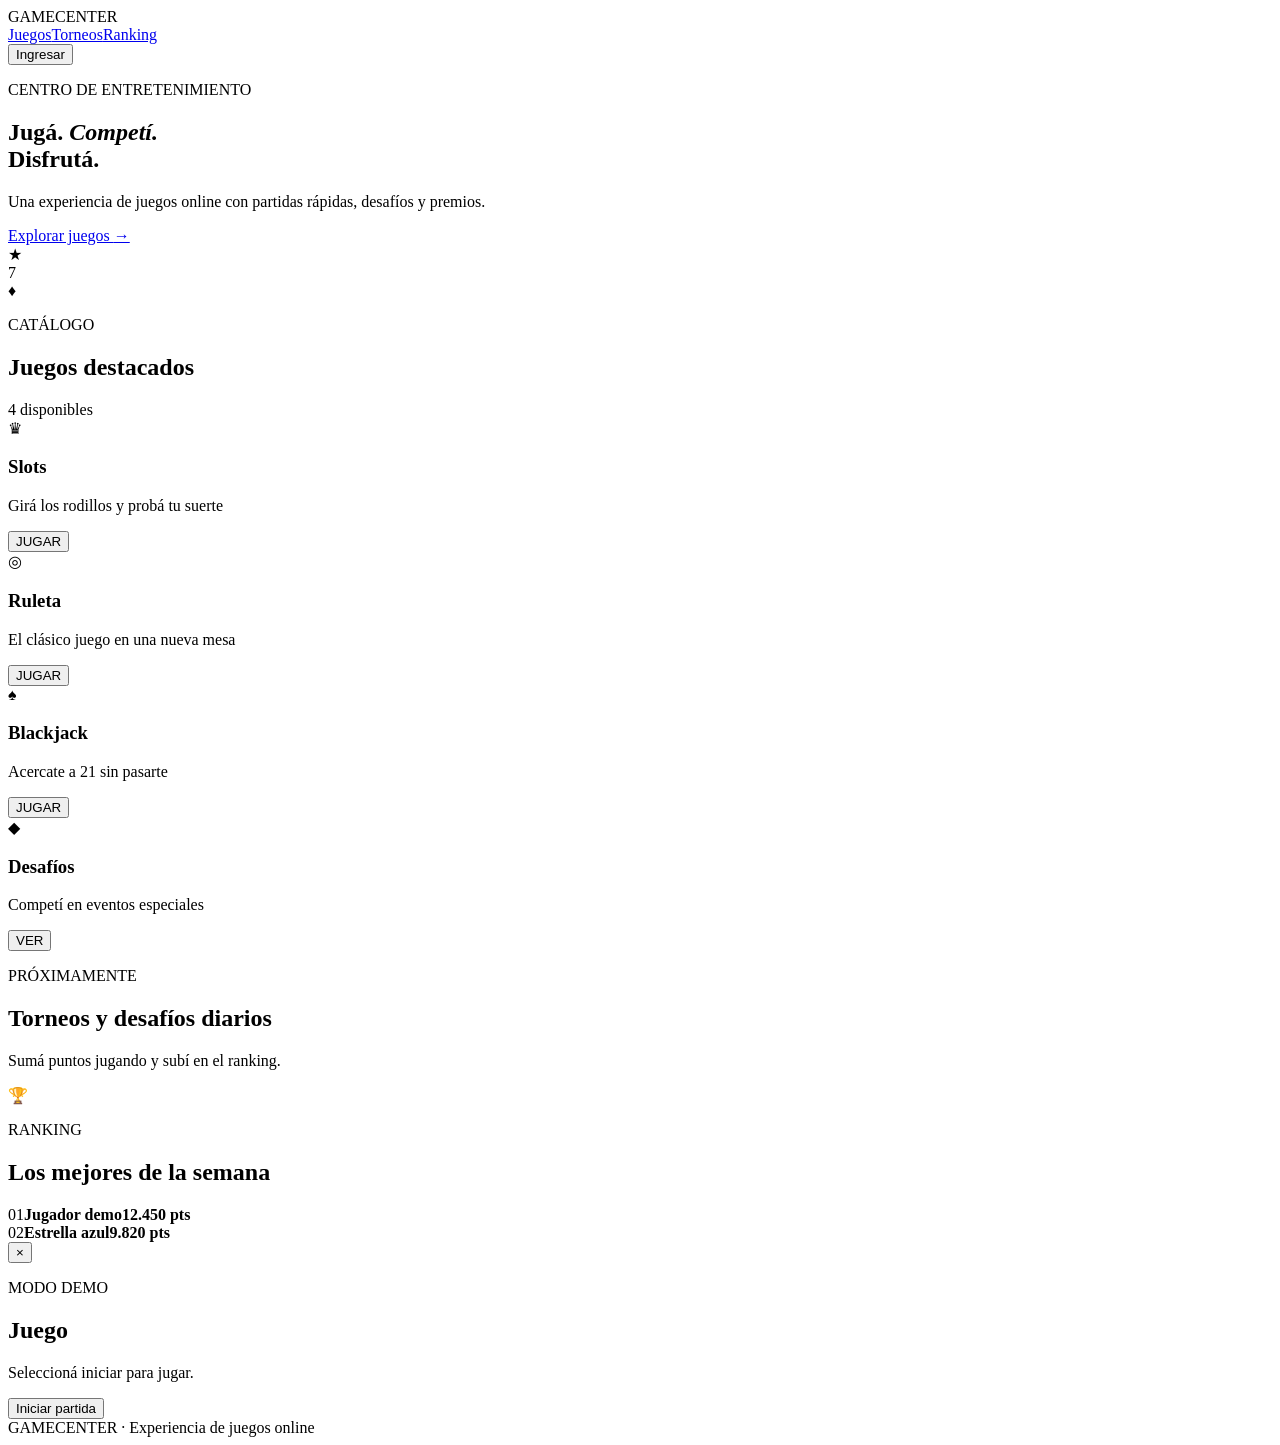
==== index.html @ 6563dca9 "Create initial Game Center prototype" ====
<!doctype html><html lang="es"><head><meta charset="UTF-8"><meta name="viewport" content="width=device-width,initial-scale=1"><title>Game Center</title><link rel="stylesheet" href="style.css"></head><body><header><div class="brand">GAME<span>CENTER</span></div><nav><a href="#juegos">Juegos</a><a href="#torneos">Torneos</a><a href="#ranking">Ranking</a></nav><button class="login">Ingresar</button></header><main><section class="hero"><div><p class="eyebrow">CENTRO DE ENTRETENIMIENTO</p><h1>Jugá. <em>Competí.</em><br>Disfrutá.</h1><p class="lead">Una experiencia de juegos online con partidas rápidas, desafíos y premios.</p><a class="cta" href="#juegos">Explorar juegos <b>→</b></a></div><div class="hero-art"><div class="orb">★</div><div class="chip chip-a">7</div><div class="chip chip-b">♦</div></div></section><section id="juegos" class="section"><div class="section-head"><div><p class="eyebrow">CATÁLOGO</p><h2>Juegos destacados</h2></div><span class="pill">4 disponibles</span></div><div class="games"><article class="game card-purple" onclick="openGame('Slots')"><div class="game-icon">♛</div><div><h3>Slots</h3><p>Girá los rodillos y probá tu suerte</p></div><button>JUGAR</button></article><article class="game card-blue" onclick="openGame('Ruleta')"><div class="game-icon">◎</div><div><h3>Ruleta</h3><p>El clásico juego en una nueva mesa</p></div><button>JUGAR</button></article><article class="game card-orange" onclick="openGame('Blackjack')"><div class="game-icon">♠</div><div><h3>Blackjack</h3><p>Acercate a 21 sin pasarte</p></div><button>JUGAR</button></article><article class="game card-green" onclick="openGame('Desafíos')"><div class="game-icon">◆</div><div><h3>Desafíos</h3><p>Competí en eventos especiales</p></div><button>VER</button></article></div></section><section id="torneos" class="strip"><div><p class="eyebrow">PRÓXIMAMENTE</p><h2>Torneos y desafíos diarios</h2><p>Sumá puntos jugando y subí en el ranking.</p></div><div class="trophy">🏆</div></section><section id="ranking" class="section mini"><p class="eyebrow">RANKING</p><h2>Los mejores de la semana</h2><div class="leader"><span>01</span><b>Jugador demo</b><strong>12.450 pts</strong></div><div class="leader"><span>02</span><b>Estrella azul</b><strong>9.820 pts</strong></div></section></main><div id="modal" class="modal"><div class="modal-box"><button class="close" onclick="closeGame()">×</button><p class="eyebrow">MODO DEMO</p><h2 id="modal-title">Juego</h2><div id="game-area"><p>Seleccioná iniciar para jugar.</p><button class="cta" onclick="playDemo()">Iniciar partida</button></div></div></div><footer>GAMECENTER · Experiencia de juegos online</footer><script src="app.js"></script></body></html>
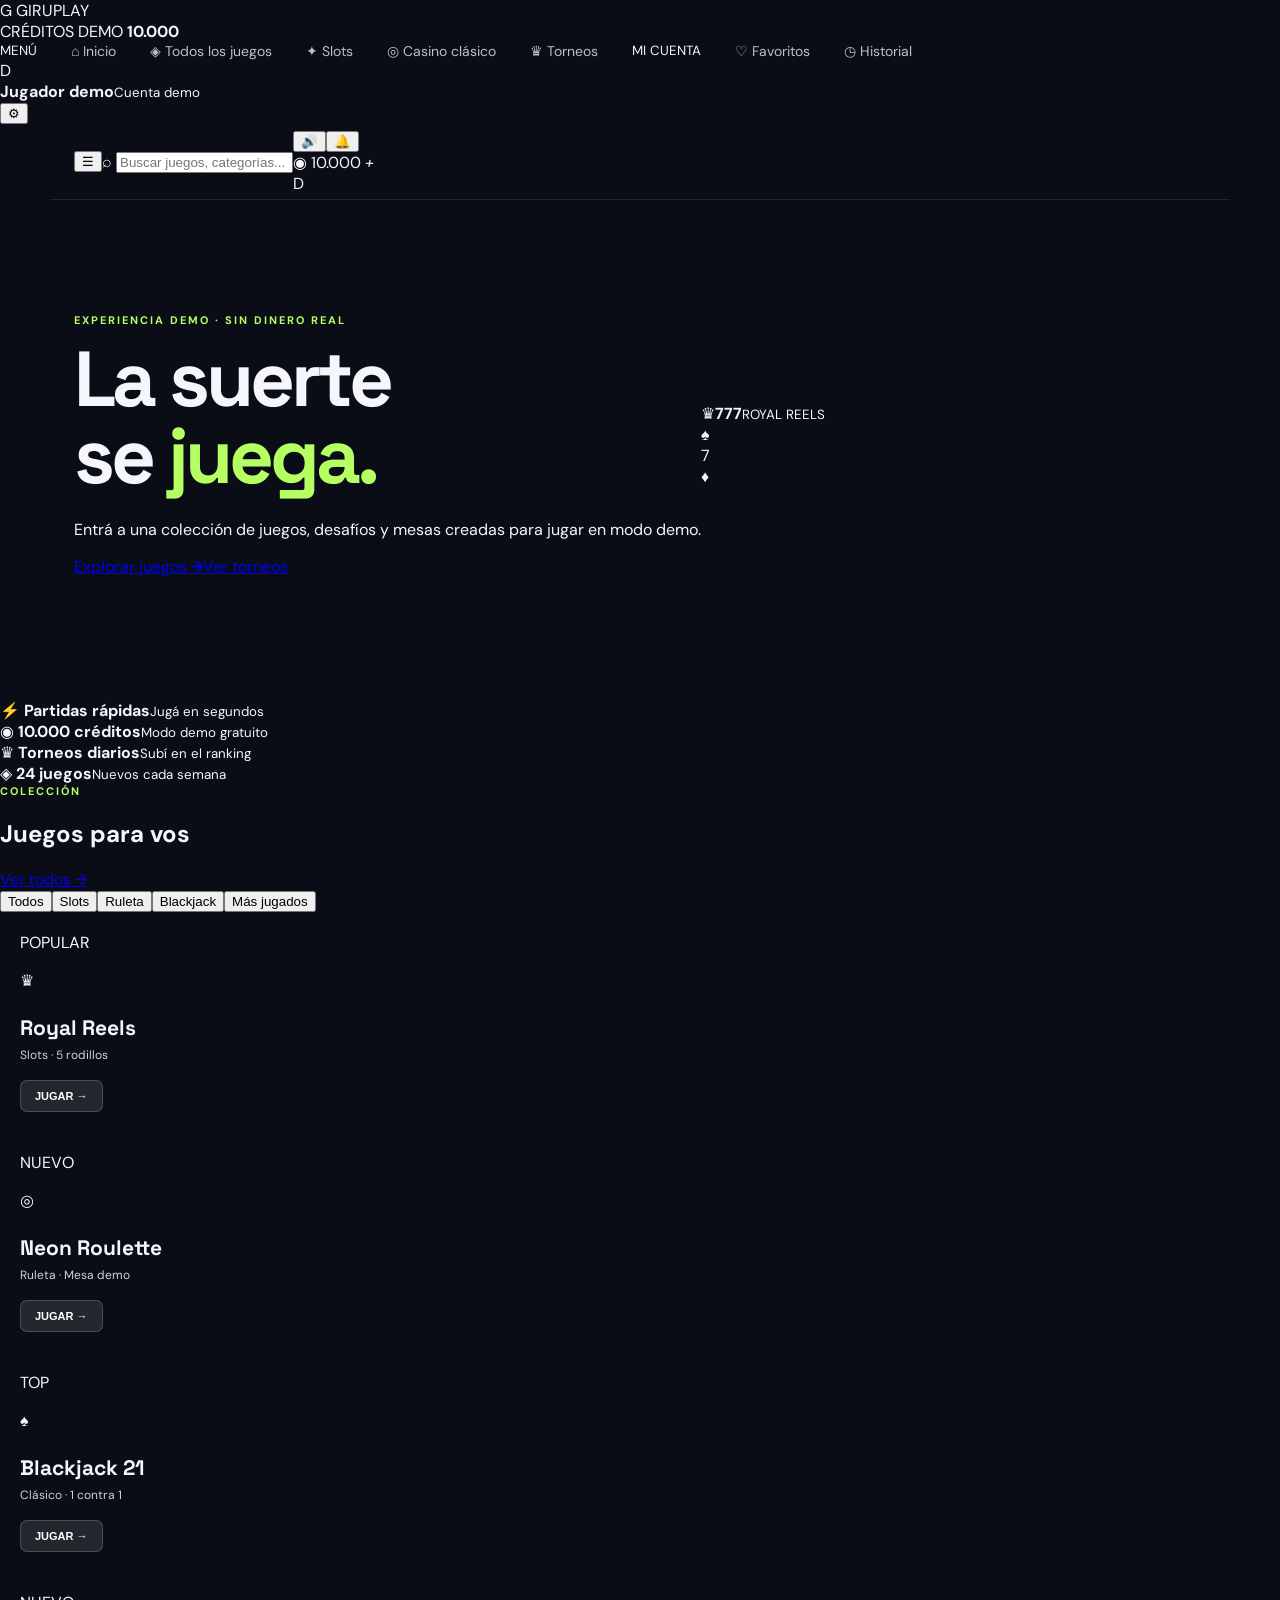
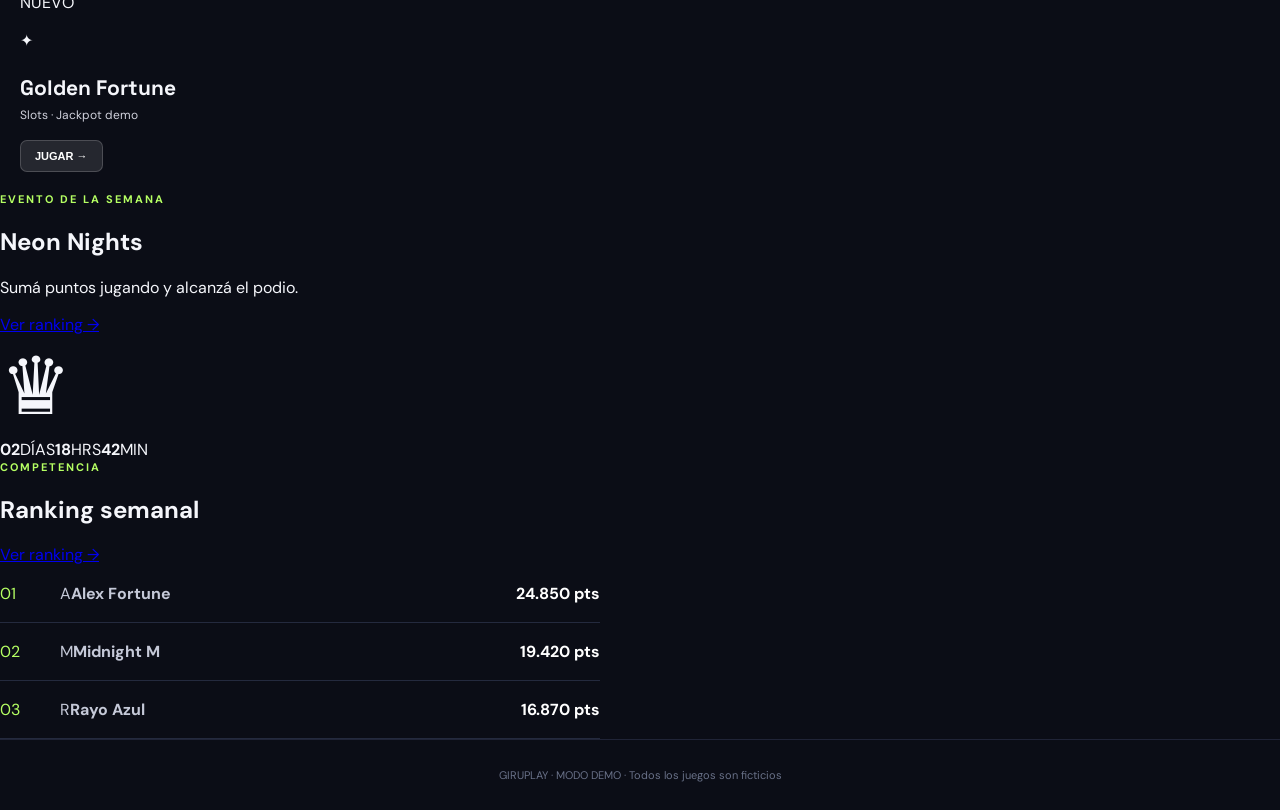
==== commit 09dea4e4: "Rebuild professional casino-style demo interface" ====
--- a/index.html
+++ b/index.html
@@ -1 +1 @@
-<!doctype html><html lang="es"><head><meta charset="UTF-8"><meta name="viewport" content="width=device-width,initial-scale=1"><title>Game Center</title><link rel="stylesheet" href="style.css"></head><body><header><div class="brand">GAME<span>CENTER</span></div><nav><a href="#juegos">Juegos</a><a href="#torneos">Torneos</a><a href="#ranking">Ranking</a></nav><button class="login">Ingresar</button></header><main><section class="hero"><div><p class="eyebrow">CENTRO DE ENTRETENIMIENTO</p><h1>Jugá. <em>Competí.</em><br>Disfrutá.</h1><p class="lead">Una experiencia de juegos online con partidas rápidas, desafíos y premios.</p><a class="cta" href="#juegos">Explorar juegos <b>→</b></a></div><div class="hero-art"><div class="orb">★</div><div class="chip chip-a">7</div><div class="chip chip-b">♦</div></div></section><section id="juegos" class="section"><div class="section-head"><div><p class="eyebrow">CATÁLOGO</p><h2>Juegos destacados</h2></div><span class="pill">4 disponibles</span></div><div class="games"><article class="game card-purple" onclick="openGame('Slots')"><div class="game-icon">♛</div><div><h3>Slots</h3><p>Girá los rodillos y probá tu suerte</p></div><button>JUGAR</button></article><article class="game card-blue" onclick="openGame('Ruleta')"><div class="game-icon">◎</div><div><h3>Ruleta</h3><p>El clásico juego en una nueva mesa</p></div><button>JUGAR</button></article><article class="game card-orange" onclick="openGame('Blackjack')"><div class="game-icon">♠</div><div><h3>Blackjack</h3><p>Acercate a 21 sin pasarte</p></div><button>JUGAR</button></article><article class="game card-green" onclick="openGame('Desafíos')"><div class="game-icon">◆</div><div><h3>Desafíos</h3><p>Competí en eventos especiales</p></div><button>VER</button></article></div></section><section id="torneos" class="strip"><div><p class="eyebrow">PRÓXIMAMENTE</p><h2>Torneos y desafíos diarios</h2><p>Sumá puntos jugando y subí en el ranking.</p></div><div class="trophy">🏆</div></section><section id="ranking" class="section mini"><p class="eyebrow">RANKING</p><h2>Los mejores de la semana</h2><div class="leader"><span>01</span><b>Jugador demo</b><strong>12.450 pts</strong></div><div class="leader"><span>02</span><b>Estrella azul</b><strong>9.820 pts</strong></div></section></main><div id="modal" class="modal"><div class="modal-box"><button class="close" onclick="closeGame()">×</button><p class="eyebrow">MODO DEMO</p><h2 id="modal-title">Juego</h2><div id="game-area"><p>Seleccioná iniciar para jugar.</p><button class="cta" onclick="playDemo()">Iniciar partida</button></div></div></div><footer>GAMECENTER · Experiencia de juegos online</footer><script src="app.js"></script></body></html>+<!doctype html><html lang="es"><head><meta charset="UTF-8"><meta name="viewport" content="width=device-width,initial-scale=1"><title>GIRU PLAY · Game Center</title><link rel="preconnect" href="https://fonts.googleapis.com"><link href="https://fonts.googleapis.com/css2?family=DM+Sans:wght@400;500;700&family=Space+Grotesk:wght@500;700&display=swap" rel="stylesheet"><link rel="stylesheet" href="style.css"></head><body><aside><div class="logo"><span>G</span> GIRU<span class="lime">PLAY</span></div><div class="demo-balance">CRÉDITOS DEMO <b>10.000</b></div><nav><small>MENÚ</small><a class="active" href="#inicio">⌂ <span>Inicio</span></a><a href="#catalogo">◈ <span>Todos los juegos</span></a><a href="#slots">✦ <span>Slots</span></a><a href="#casino">◎ <span>Casino clásico</span></a><a href="#torneos">♛ <span>Torneos</span></a><small>MI CUENTA</small><a href="#favoritos">♡ <span>Favoritos</span></a><a href="#historial">◷ <span>Historial</span></a></nav><div class="side-bottom"><div class="avatar">D</div><div><b>Jugador demo</b><small>Cuenta demo</small></div><button>⚙</button></div></aside><main><header><button class="menu">☰</button><div class="search">⌕ <input placeholder="Buscar juegos, categorías..."/></div><div class="top-actions"><button>🔊</button><button>🔔</button><div class="credit">◉ 10.000 <i>+</i></div><div class="avatar">D</div></div></header><section id="inicio" class="hero"><div class="hero-copy"><p class="eyebrow">EXPERIENCIA DEMO · SIN DINERO REAL</p><h1>La suerte<br>se <em>juega.</em></h1><p>Entrá a una colección de juegos, desafíos y mesas creadas para jugar en modo demo.</p><div><a class="btn primary" href="#catalogo">Explorar juegos <b>→</b></a><a class="btn ghost" href="#torneos">Ver torneos</a></div></div><div class="hero-visual"><div class="glow"></div><div class="card-art"><span>♛</span><b>777</b><small>ROYAL REELS</small></div><div class="floating f1">♠</div><div class="floating f2">7</div><div class="floating f3">♦</div></div></section><section class="quick"><div>⚡ <b>Partidas rápidas</b><small>Jugá en segundos</small></div><div>◉ <b>10.000 créditos</b><small>Modo demo gratuito</small></div><div>♛ <b>Torneos diarios</b><small>Subí en el ranking</small></div><div>◈ <b>24 juegos</b><small>Nuevos cada semana</small></div></section><section id="catalogo" class="content"><div class="section-title"><div><p class="eyebrow">COLECCIÓN</p><h2>Juegos para vos</h2></div><a href="#catalogo">Ver todos →</a></div><div class="tabs"><button class="selected">Todos</button><button>Slots</button><button>Ruleta</button><button>Blackjack</button><button>Más jugados</button></div><div class="grid"><article class="game g1" onclick="openGame('Royal Reels')"><div class="tag">POPULAR</div><div class="game-symbol">♛</div><div><h3>Royal Reels</h3><p>Slots · 5 rodillos</p></div><button>JUGAR <b>→</b></button></article><article class="game g2" onclick="openGame('Neon Roulette')"><div class="tag new">NUEVO</div><div class="game-symbol">◎</div><div><h3>Neon Roulette</h3><p>Ruleta · Mesa demo</p></div><button>JUGAR <b>→</b></button></article><article class="game g3" onclick="openGame('Blackjack 21')"><div class="tag">TOP</div><div class="game-symbol">♠</div><div><h3>Blackjack 21</h3><p>Clásico · 1 contra 1</p></div><button>JUGAR <b>→</b></button></article><article class="game g4" onclick="openGame('Golden Fortune')"><div class="tag new">NUEVO</div><div class="game-symbol">✦</div><div><h3>Golden Fortune</h3><p>Slots · Jackpot demo</p></div><button>JUGAR <b>→</b></button></article></div></section><section id="torneos" class="tournament"><div><p class="eyebrow">EVENTO DE LA SEMANA</p><h2>Neon Nights</h2><p>Sumá puntos jugando y alcanzá el podio.</p><a class="btn primary" href="#ranking">Ver ranking →</a></div><div class="trophy">♛</div><div class="timer"><b>02</b><span>DÍAS</span><b>18</b><span>HRS</span><b>42</b><span>MIN</span></div></section><section id="ranking" class="content ranking"><div class="section-title"><div><p class="eyebrow">COMPETENCIA</p><h2>Ranking semanal</h2></div><a href="#ranking">Ver ranking →</a></div><div class="leader"><span>01</span><div class="avatar gold">A</div><b>Alex Fortune</b><strong>24.850 pts</strong></div><div class="leader"><span>02</span><div class="avatar violet">M</div><b>Midnight M</b><strong>19.420 pts</strong></div><div class="leader"><span>03</span><div class="avatar blue">R</div><b>Rayo Azul</b><strong>16.870 pts</strong></div></section><footer>GIRUPLAY · MODO DEMO · Todos los juegos son ficticios</footer></main><div id="modal" class="modal"><div class="modal-box"><button class="close" onclick="closeGame()">×</button><p class="eyebrow">MODO DEMO</p><h2 id="modal-title">Juego</h2><div id="game-area"></div></div></div><script src="app.js"></script></body></html>
--- a/style.css
+++ b/style.css
@@ -0,0 +1 @@
+@import url('https://fonts.googleapis.com/css2?family=DM+Sans:wght@400;500;700&family=Space+Grotesk:wght@500;700&display=swap');:root{--bg:#0b0d16;--panel:#141827;--text:#f5f6fb;--muted:#9da3b8;--accent:#b5ff63}*{box-sizing:border-box}html{scroll-behavior:smooth}body{margin:0;background:var(--bg);color:var(--text);font-family:'DM Sans',sans-serif}header{height:76px;display:flex;align-items:center;max-width:1180px;margin:auto;padding:0 24px;border-bottom:1px solid #202437}.brand{font:700 21px 'Space Grotesk';letter-spacing:2px;margin-right:auto}.brand span{color:var(--accent)}nav{display:flex;gap:34px;margin-right:35px}nav a{color:#b9bfd2;text-decoration:none;font-size:14px}.login{background:transparent;color:white;border:1px solid #394057;border-radius:9px;padding:11px 21px;font-weight:700}.hero{max-width:1180px;margin:auto;padding:90px 24px 100px;display:flex;min-height:500px;align-items:center}.eyebrow{color:var(--accent);font-size:11px;font-weight:700;letter-spacing:2px;margin:0 0 14px}.hero h1{font:700 clamp(45px,7vw,78px)/.98 'Space Grotesk';letter-spacing:-4px;margin:0 0 25px}.hero h1 em{font-style:normal;color:var(--accent)}.lead{color:var(--muted);font-size:17px;max-width:440px;line-height:1.6}.cta{display:inline-flex;gap:20px;align-items:center;background:var(--accent);color:#10150b;text-decoration:none;font-weight:700;border:0;border-radius:9px;padding:15px 20px;margin-top:18px;cursor:pointer}.hero-art{margin-left:auto;width:410px;height:310px;position:relative;background:radial-gradient(circle,#262d5c 0,#11162c 42%,transparent 70%)}.orb{position:absolute;top:54px;left:135px;width:150px;height:150px;border-radius:50%;display:grid;place-items:center;color:var(--accent);font-size:64px;background:linear-gradient(145deg,#273574,#11152a);box-shadow:0 0 80px #263f9b;transform:rotate(15deg)}.chip{position:absolute;border-radius:50%;width:72px;height:72px;display:grid;place-items:center;font-size:27px;font-weight:bold}.chip-a{right:20px;top:25px;background:#f16a92;color:#571633;transform:rotate(20deg)}.chip-b{left:40px;bottom:20px;background:#6ce0de;color:#143c46;transform:rotate(-20deg)}.section{max-width:1180px;margin:auto;padding:40px 24px 75px}.section-head{display:flex;align-items:end;justify-content:space-between;margin-bottom:24px}.section h2,.strip h2{font:700 30px 'Space Grotesk';margin:0}.pill{border:1px solid #333b54;border-radius:20px;padding:8px 14px;color:#b8c0d9;font-size:12px}.games{display:grid;grid-template-columns:repeat(4,1fr);gap:16px}.game{min-height:220px;border-radius:16px;padding:20px;display:flex;flex-direction:column;justify-content:space-between;cursor:pointer;transition:.2s}.game:hover{transform:translateY(-5px)}.card-purple{background:linear-gradient(150deg,#3e2776,#1a1835)}.card-blue{background:linear-gradient(150deg,#174d78,#15243d)}.card-orange{background:linear-gradient(150deg,#80512a,#32201d)}.card-green{background:linear-gradient(150deg,#2f684d,#172f31)}.game-icon{font-size:45px;color:#fff}.game h3{margin:6px 0;font:700 21px 'Space Grotesk'}.game p{color:#d0d1dc;font-size:12px;margin:0}.game button{align-self:flex-start;background:#ffffff1c;border:1px solid #ffffff2d;color:white;border-radius:7px;padding:9px 14px;font-size:11px;font-weight:bold}.strip{max-width:1132px;margin:0 auto 70px;background:linear-gradient(100deg,#1e2648,#151c31);border-radius:18px;padding:38px 46px;display:flex;justify-content:space-between;align-items:center}.strip p:not(.eyebrow){color:var(--muted)}.trophy{font-size:80px}.mini{padding-top:20px}.leader{display:flex;max-width:600px;border-bottom:1px solid #242a3e;padding:18px 0;color:#c5c9d8}.leader span{color:var(--accent);width:60px}.leader b{margin-right:auto}.leader strong{color:white}footer{border-top:1px solid #202437;color:#697188;text-align:center;padding:28px;font-size:11px}.modal{display:none;position:fixed;inset:0;background:#05060bcc;place-items:center;padding:20px}.modal.open{display:grid}.modal-box{background:#171c2c;border:1px solid #353e5e;border-radius:18px;padding:35px;min-width:min(430px,100%);position:relative;text-align:center}.modal-box h2{font:700 35px 'Space Grotesk'}.close{position:absolute;right:18px;top:14px;background:none;border:0;color:#aaa;font-size:26px;cursor:pointer}@media(max-width:750px){nav{display:none}.hero{padding-top:55px;display:block}.hero-art{width:100%;margin-top:40px}.games{grid-template-columns:repeat(2,1fr)}.strip{margin:0 24px 50px;padding:28px}.trophy{font-size:50px}}
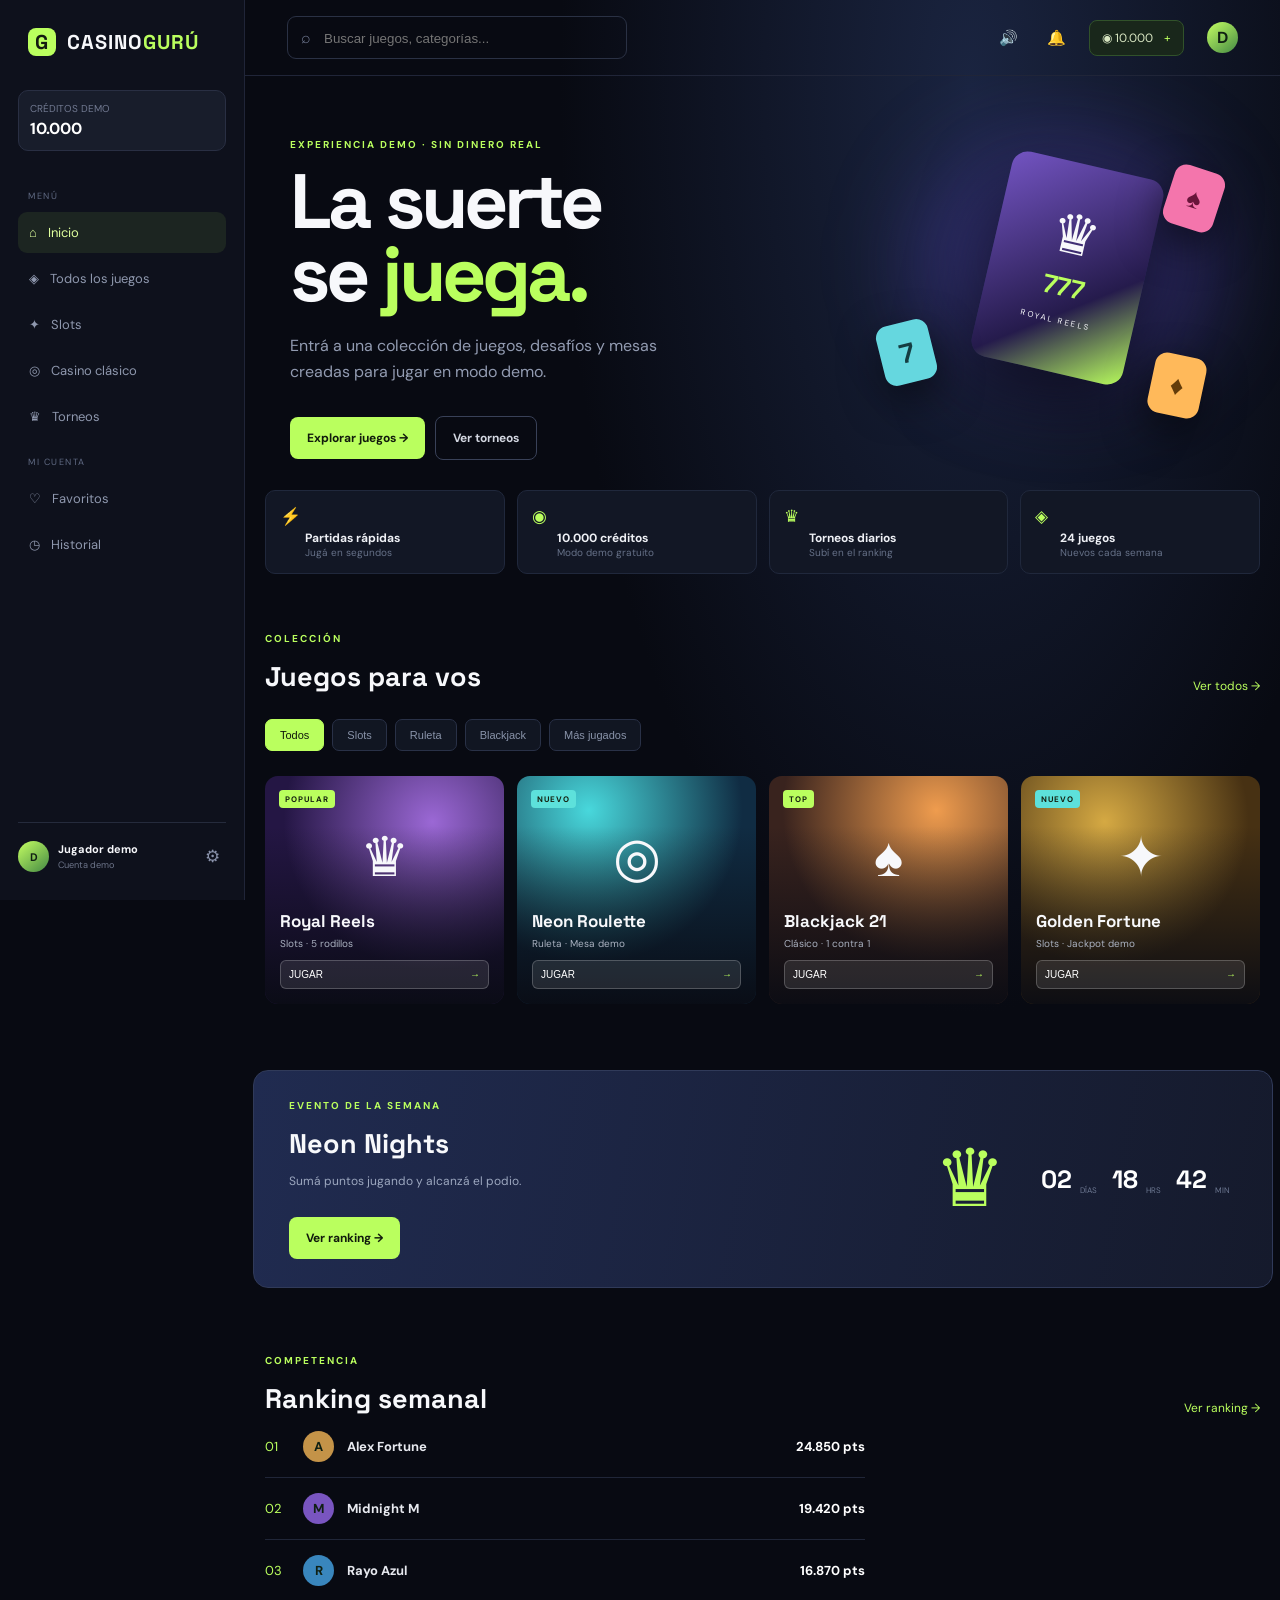
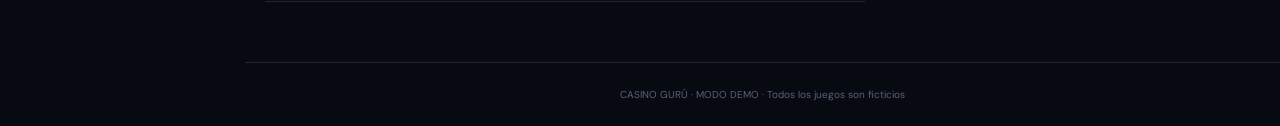
==== commit 9973d2da: "Correct branding to Casino Guru" ====
--- a/index.html
+++ b/index.html
@@ -1 +1 @@
-<!doctype html><html lang="es"><head><meta charset="UTF-8"><meta name="viewport" content="width=device-width,initial-scale=1"><title>GIRU PLAY · Game Center</title><link rel="preconnect" href="https://fonts.googleapis.com"><link href="https://fonts.googleapis.com/css2?family=DM+Sans:wght@400;500;700&family=Space+Grotesk:wght@500;700&display=swap" rel="stylesheet"><link rel="stylesheet" href="style.css"></head><body><aside><div class="logo"><span>G</span> GIRU<span class="lime">PLAY</span></div><div class="demo-balance">CRÉDITOS DEMO <b>10.000</b></div><nav><small>MENÚ</small><a class="active" href="#inicio">⌂ <span>Inicio</span></a><a href="#catalogo">◈ <span>Todos los juegos</span></a><a href="#slots">✦ <span>Slots</span></a><a href="#casino">◎ <span>Casino clásico</span></a><a href="#torneos">♛ <span>Torneos</span></a><small>MI CUENTA</small><a href="#favoritos">♡ <span>Favoritos</span></a><a href="#historial">◷ <span>Historial</span></a></nav><div class="side-bottom"><div class="avatar">D</div><div><b>Jugador demo</b><small>Cuenta demo</small></div><button>⚙</button></div></aside><main><header><button class="menu">☰</button><div class="search">⌕ <input placeholder="Buscar juegos, categorías..."/></div><div class="top-actions"><button>🔊</button><button>🔔</button><div class="credit">◉ 10.000 <i>+</i></div><div class="avatar">D</div></div></header><section id="inicio" class="hero"><div class="hero-copy"><p class="eyebrow">EXPERIENCIA DEMO · SIN DINERO REAL</p><h1>La suerte<br>se <em>juega.</em></h1><p>Entrá a una colección de juegos, desafíos y mesas creadas para jugar en modo demo.</p><div><a class="btn primary" href="#catalogo">Explorar juegos <b>→</b></a><a class="btn ghost" href="#torneos">Ver torneos</a></div></div><div class="hero-visual"><div class="glow"></div><div class="card-art"><span>♛</span><b>777</b><small>ROYAL REELS</small></div><div class="floating f1">♠</div><div class="floating f2">7</div><div class="floating f3">♦</div></div></section><section class="quick"><div>⚡ <b>Partidas rápidas</b><small>Jugá en segundos</small></div><div>◉ <b>10.000 créditos</b><small>Modo demo gratuito</small></div><div>♛ <b>Torneos diarios</b><small>Subí en el ranking</small></div><div>◈ <b>24 juegos</b><small>Nuevos cada semana</small></div></section><section id="catalogo" class="content"><div class="section-title"><div><p class="eyebrow">COLECCIÓN</p><h2>Juegos para vos</h2></div><a href="#catalogo">Ver todos →</a></div><div class="tabs"><button class="selected">Todos</button><button>Slots</button><button>Ruleta</button><button>Blackjack</button><button>Más jugados</button></div><div class="grid"><article class="game g1" onclick="openGame('Royal Reels')"><div class="tag">POPULAR</div><div class="game-symbol">♛</div><div><h3>Royal Reels</h3><p>Slots · 5 rodillos</p></div><button>JUGAR <b>→</b></button></article><article class="game g2" onclick="openGame('Neon Roulette')"><div class="tag new">NUEVO</div><div class="game-symbol">◎</div><div><h3>Neon Roulette</h3><p>Ruleta · Mesa demo</p></div><button>JUGAR <b>→</b></button></article><article class="game g3" onclick="openGame('Blackjack 21')"><div class="tag">TOP</div><div class="game-symbol">♠</div><div><h3>Blackjack 21</h3><p>Clásico · 1 contra 1</p></div><button>JUGAR <b>→</b></button></article><article class="game g4" onclick="openGame('Golden Fortune')"><div class="tag new">NUEVO</div><div class="game-symbol">✦</div><div><h3>Golden Fortune</h3><p>Slots · Jackpot demo</p></div><button>JUGAR <b>→</b></button></article></div></section><section id="torneos" class="tournament"><div><p class="eyebrow">EVENTO DE LA SEMANA</p><h2>Neon Nights</h2><p>Sumá puntos jugando y alcanzá el podio.</p><a class="btn primary" href="#ranking">Ver ranking →</a></div><div class="trophy">♛</div><div class="timer"><b>02</b><span>DÍAS</span><b>18</b><span>HRS</span><b>42</b><span>MIN</span></div></section><section id="ranking" class="content ranking"><div class="section-title"><div><p class="eyebrow">COMPETENCIA</p><h2>Ranking semanal</h2></div><a href="#ranking">Ver ranking →</a></div><div class="leader"><span>01</span><div class="avatar gold">A</div><b>Alex Fortune</b><strong>24.850 pts</strong></div><div class="leader"><span>02</span><div class="avatar violet">M</div><b>Midnight M</b><strong>19.420 pts</strong></div><div class="leader"><span>03</span><div class="avatar blue">R</div><b>Rayo Azul</b><strong>16.870 pts</strong></div></section><footer>GIRUPLAY · MODO DEMO · Todos los juegos son ficticios</footer></main><div id="modal" class="modal"><div class="modal-box"><button class="close" onclick="closeGame()">×</button><p class="eyebrow">MODO DEMO</p><h2 id="modal-title">Juego</h2><div id="game-area"></div></div></div><script src="app.js"></script></body></html>+<!doctype html><html lang="es"><head><meta charset="UTF-8"><meta name="viewport" content="width=device-width,initial-scale=1"><title>CASINO GURÚ · Game Center</title><link rel="preconnect" href="https://fonts.googleapis.com"><link href="https://fonts.googleapis.com/css2?family=DM+Sans:wght@400;500;700&family=Space+Grotesk:wght@500;700&display=swap" rel="stylesheet"><link rel="stylesheet" href="style.css"></head><body><aside><div class="logo"><span>G</span> CASINO<span class="lime">GURÚ</span></div><div class="demo-balance">CRÉDITOS DEMO <b>10.000</b></div><nav><small>MENÚ</small><a class="active" href="#inicio">⌂ <span>Inicio</span></a><a href="#catalogo">◈ <span>Todos los juegos</span></a><a href="#slots">✦ <span>Slots</span></a><a href="#casino">◎ <span>Casino clásico</span></a><a href="#torneos">♛ <span>Torneos</span></a><small>MI CUENTA</small><a href="#favoritos">♡ <span>Favoritos</span></a><a href="#historial">◷ <span>Historial</span></a></nav><div class="side-bottom"><div class="avatar">D</div><div><b>Jugador demo</b><small>Cuenta demo</small></div><button>⚙</button></div></aside><main><header><button class="menu">☰</button><div class="search">⌕ <input placeholder="Buscar juegos, categorías..."/></div><div class="top-actions"><button>🔊</button><button>🔔</button><div class="credit">◉ 10.000 <i>+</i></div><div class="avatar">D</div></div></header><section id="inicio" class="hero"><div class="hero-copy"><p class="eyebrow">EXPERIENCIA DEMO · SIN DINERO REAL</p><h1>La suerte<br>se <em>juega.</em></h1><p>Entrá a una colección de juegos, desafíos y mesas creadas para jugar en modo demo.</p><div><a class="btn primary" href="#catalogo">Explorar juegos <b>→</b></a><a class="btn ghost" href="#torneos">Ver torneos</a></div></div><div class="hero-visual"><div class="glow"></div><div class="card-art"><span>♛</span><b>777</b><small>ROYAL REELS</small></div><div class="floating f1">♠</div><div class="floating f2">7</div><div class="floating f3">♦</div></div></section><section class="quick"><div>⚡ <b>Partidas rápidas</b><small>Jugá en segundos</small></div><div>◉ <b>10.000 créditos</b><small>Modo demo gratuito</small></div><div>♛ <b>Torneos diarios</b><small>Subí en el ranking</small></div><div>◈ <b>24 juegos</b><small>Nuevos cada semana</small></div></section><section id="catalogo" class="content"><div class="section-title"><div><p class="eyebrow">COLECCIÓN</p><h2>Juegos para vos</h2></div><a href="#catalogo">Ver todos →</a></div><div class="tabs"><button class="selected">Todos</button><button>Slots</button><button>Ruleta</button><button>Blackjack</button><button>Más jugados</button></div><div class="grid"><article class="game g1" onclick="openGame('Royal Reels')"><div class="tag">POPULAR</div><div class="game-symbol">♛</div><div><h3>Royal Reels</h3><p>Slots · 5 rodillos</p></div><button>JUGAR <b>→</b></button></article><article class="game g2" onclick="openGame('Neon Roulette')"><div class="tag new">NUEVO</div><div class="game-symbol">◎</div><div><h3>Neon Roulette</h3><p>Ruleta · Mesa demo</p></div><button>JUGAR <b>→</b></button></article><article class="game g3" onclick="openGame('Blackjack 21')"><div class="tag">TOP</div><div class="game-symbol">♠</div><div><h3>Blackjack 21</h3><p>Clásico · 1 contra 1</p></div><button>JUGAR <b>→</b></button></article><article class="game g4" onclick="openGame('Golden Fortune')"><div class="tag new">NUEVO</div><div class="game-symbol">✦</div><div><h3>Golden Fortune</h3><p>Slots · Jackpot demo</p></div><button>JUGAR <b>→</b></button></article></div></section><section id="torneos" class="tournament"><div><p class="eyebrow">EVENTO DE LA SEMANA</p><h2>Neon Nights</h2><p>Sumá puntos jugando y alcanzá el podio.</p><a class="btn primary" href="#ranking">Ver ranking →</a></div><div class="trophy">♛</div><div class="timer"><b>02</b><span>DÍAS</span><b>18</b><span>HRS</span><b>42</b><span>MIN</span></div></section><section id="ranking" class="content ranking"><div class="section-title"><div><p class="eyebrow">COMPETENCIA</p><h2>Ranking semanal</h2></div><a href="#ranking">Ver ranking →</a></div><div class="leader"><span>01</span><div class="avatar gold">A</div><b>Alex Fortune</b><strong>24.850 pts</strong></div><div class="leader"><span>02</span><div class="avatar violet">M</div><b>Midnight M</b><strong>19.420 pts</strong></div><div class="leader"><span>03</span><div class="avatar blue">R</div><b>Rayo Azul</b><strong>16.870 pts</strong></div></section><footer>CASINO GURÚ · MODO DEMO · Todos los juegos son ficticios</footer></main><div id="modal" class="modal"><div class="modal-box"><button class="close" onclick="closeGame()">×</button><p class="eyebrow">MODO DEMO</p><h2 id="modal-title">Juego</h2><div id="game-area"></div></div></div><script src="app.js"></script></body></html>
--- a/style.css
+++ b/style.css
@@ -1 +1 @@
-@import url('https://fonts.googleapis.com/css2?family=DM+Sans:wght@400;500;700&family=Space+Grotesk:wght@500;700&display=swap');:root{--bg:#0b0d16;--panel:#141827;--text:#f5f6fb;--muted:#9da3b8;--accent:#b5ff63}*{box-sizing:border-box}html{scroll-behavior:smooth}body{margin:0;background:var(--bg);color:var(--text);font-family:'DM Sans',sans-serif}header{height:76px;display:flex;align-items:center;max-width:1180px;margin:auto;padding:0 24px;border-bottom:1px solid #202437}.brand{font:700 21px 'Space Grotesk';letter-spacing:2px;margin-right:auto}.brand span{color:var(--accent)}nav{display:flex;gap:34px;margin-right:35px}nav a{color:#b9bfd2;text-decoration:none;font-size:14px}.login{background:transparent;color:white;border:1px solid #394057;border-radius:9px;padding:11px 21px;font-weight:700}.hero{max-width:1180px;margin:auto;padding:90px 24px 100px;display:flex;min-height:500px;align-items:center}.eyebrow{color:var(--accent);font-size:11px;font-weight:700;letter-spacing:2px;margin:0 0 14px}.hero h1{font:700 clamp(45px,7vw,78px)/.98 'Space Grotesk';letter-spacing:-4px;margin:0 0 25px}.hero h1 em{font-style:normal;color:var(--accent)}.lead{color:var(--muted);font-size:17px;max-width:440px;line-height:1.6}.cta{display:inline-flex;gap:20px;align-items:center;background:var(--accent);color:#10150b;text-decoration:none;font-weight:700;border:0;border-radius:9px;padding:15px 20px;margin-top:18px;cursor:pointer}.hero-art{margin-left:auto;width:410px;height:310px;position:relative;background:radial-gradient(circle,#262d5c 0,#11162c 42%,transparent 70%)}.orb{position:absolute;top:54px;left:135px;width:150px;height:150px;border-radius:50%;display:grid;place-items:center;color:var(--accent);font-size:64px;background:linear-gradient(145deg,#273574,#11152a);box-shadow:0 0 80px #263f9b;transform:rotate(15deg)}.chip{position:absolute;border-radius:50%;width:72px;height:72px;display:grid;place-items:center;font-size:27px;font-weight:bold}.chip-a{right:20px;top:25px;background:#f16a92;color:#571633;transform:rotate(20deg)}.chip-b{left:40px;bottom:20px;background:#6ce0de;color:#143c46;transform:rotate(-20deg)}.section{max-width:1180px;margin:auto;padding:40px 24px 75px}.section-head{display:flex;align-items:end;justify-content:space-between;margin-bottom:24px}.section h2,.strip h2{font:700 30px 'Space Grotesk';margin:0}.pill{border:1px solid #333b54;border-radius:20px;padding:8px 14px;color:#b8c0d9;font-size:12px}.games{display:grid;grid-template-columns:repeat(4,1fr);gap:16px}.game{min-height:220px;border-radius:16px;padding:20px;display:flex;flex-direction:column;justify-content:space-between;cursor:pointer;transition:.2s}.game:hover{transform:translateY(-5px)}.card-purple{background:linear-gradient(150deg,#3e2776,#1a1835)}.card-blue{background:linear-gradient(150deg,#174d78,#15243d)}.card-orange{background:linear-gradient(150deg,#80512a,#32201d)}.card-green{background:linear-gradient(150deg,#2f684d,#172f31)}.game-icon{font-size:45px;color:#fff}.game h3{margin:6px 0;font:700 21px 'Space Grotesk'}.game p{color:#d0d1dc;font-size:12px;margin:0}.game button{align-self:flex-start;background:#ffffff1c;border:1px solid #ffffff2d;color:white;border-radius:7px;padding:9px 14px;font-size:11px;font-weight:bold}.strip{max-width:1132px;margin:0 auto 70px;background:linear-gradient(100deg,#1e2648,#151c31);border-radius:18px;padding:38px 46px;display:flex;justify-content:space-between;align-items:center}.strip p:not(.eyebrow){color:var(--muted)}.trophy{font-size:80px}.mini{padding-top:20px}.leader{display:flex;max-width:600px;border-bottom:1px solid #242a3e;padding:18px 0;color:#c5c9d8}.leader span{color:var(--accent);width:60px}.leader b{margin-right:auto}.leader strong{color:white}footer{border-top:1px solid #202437;color:#697188;text-align:center;padding:28px;font-size:11px}.modal{display:none;position:fixed;inset:0;background:#05060bcc;place-items:center;padding:20px}.modal.open{display:grid}.modal-box{background:#171c2c;border:1px solid #353e5e;border-radius:18px;padding:35px;min-width:min(430px,100%);position:relative;text-align:center}.modal-box h2{font:700 35px 'Space Grotesk'}.close{position:absolute;right:18px;top:14px;background:none;border:0;color:#aaa;font-size:26px;cursor:pointer}@media(max-width:750px){nav{display:none}.hero{padding-top:55px;display:block}.hero-art{width:100%;margin-top:40px}.games{grid-template-columns:repeat(2,1fr)}.strip{margin:0 24px 50px;padding:28px}.trophy{font-size:50px}}+*{box-sizing:border-box}html{scroll-behavior:smooth}body{margin:0;background:#080a12;color:#f7f8fb;font-family:'DM Sans',sans-serif}aside{position:fixed;left:0;top:0;bottom:0;width:245px;background:#0e111c;border-right:1px solid #202538;padding:28px 18px;display:flex;flex-direction:column;z-index:3}.logo{font:700 20px 'Space Grotesk';letter-spacing:1px;margin:0 10px 34px}.logo span:first-child{display:inline-grid;place-items:center;background:#baff5e;color:#131a10;border-radius:8px;width:28px;height:28px;margin-right:5px}.lime{color:#baff5e}.demo-balance{font-size:10px;color:#717991;background:#181d2b;border:1px solid #292f43;border-radius:10px;padding:11px;margin-bottom:25px}.demo-balance b{display:block;color:#fff;font-size:16px;margin-top:3px}nav{display:flex;flex-direction:column;gap:5px}nav small{color:#606a83;font-size:9px;letter-spacing:1.5px;margin:14px 10px 5px}nav a{color:#8f98ae;text-decoration:none;padding:12px 11px;border-radius:9px;font-size:13px}nav a span{margin-left:8px}nav a.active,nav a:hover{color:#dfff9d;background:#a8f05216}.side-bottom{margin-top:auto;border-top:1px solid #252b3c;padding-top:18px;display:flex;align-items:center;gap:9px;font-size:11px}.side-bottom small{display:block;color:#6d758a;margin-top:3px}.side-bottom button{margin-left:auto;background:none;border:0;color:#8992aa;font-size:17px}.avatar{display:grid;place-items:center;width:31px;height:31px;border-radius:50%;background:linear-gradient(140deg,#c5ff62,#448a44);color:#102013;font-weight:700}.top-actions .avatar{margin-left:6px}main{margin-left:245px;min-height:100vh;background:radial-gradient(ellipse at 70% 5%,#1a2440 0,#080a12 40%)}header{height:76px;border-bottom:1px solid #202538;display:flex;align-items:center;padding:0 42px;gap:28px}.menu{display:none;background:none;color:white;border:0;font-size:20px}.search{border:1px solid #2a3144;border-radius:9px;color:#6f7890;padding:10px 13px;width:340px}.search input{background:none;border:0;outline:0;color:#fff;margin-left:7px;width:280px}.top-actions{margin-left:auto;display:flex;align-items:center;gap:17px}.top-actions button{background:none;border:0;color:#8b95aa;font-size:15px}.credit{color:#d8e6c2;background:#19271b;border:1px solid #31522a;border-radius:8px;padding:9px 12px;font-size:12px}.credit i{color:#baff5e;font-style:normal;margin-left:8px}.hero{max-width:1150px;margin:auto;min-height:390px;padding:62px 45px 30px;display:flex;position:relative;overflow:hidden}.eyebrow{color:#baff5e;font-size:10px;font-weight:700;letter-spacing:2px;margin:0 0 14px}.hero h1{font:700 clamp(48px,7vw,77px)/.95 'Space Grotesk';letter-spacing:-4px;margin:0 0 22px}.hero h1 em{font-style:normal;color:#baff5e}.hero-copy>p:not(.eyebrow){color:#929bb1;line-height:1.6;max-width:400px}.btn{display:inline-block;text-decoration:none;border-radius:8px;padding:13px 17px;font-size:12px;font-weight:700;margin:16px 10px 0 0}.primary{background:#baff5e;color:#111a0c}.ghost{border:1px solid #394158;color:#d3d7e1}.hero-visual{margin-left:auto;width:410px;height:280px;position:relative}.glow{position:absolute;width:300px;height:250px;border-radius:50%;background:#654bd855;filter:blur(45px);right:20px}.card-art{position:absolute;right:90px;top:25px;width:155px;height:210px;border-radius:16px;background:linear-gradient(145deg,#7354c2,#251b4c 65%,#baff5e);box-shadow:0 30px 70px #0009;transform:rotate(13deg);display:flex;flex-direction:column;align-items:center;padding-top:35px}.card-art span{font-size:55px}.card-art b{font:700 26px 'Space Grotesk';color:#baff5e}.card-art small{font-size:8px;letter-spacing:2px;margin-top:12px}.floating{position:absolute;border-radius:12px;padding:13px 19px;font:700 27px 'Space Grotesk';box-shadow:0 15px 40px #0008}.f1{right:15px;top:30px;background:#f475ac;color:#68153a;transform:rotate(18deg)}.f2{left:55px;bottom:35px;background:#65d7df;color:#153d42;transform:rotate(-14deg)}.f3{right:32px;bottom:2px;background:#ffb95a;color:#633c0a;transform:rotate(12deg)}.quick{max-width:1060px;margin:0 auto 30px;padding:0 20px;display:grid;grid-template-columns:repeat(4,1fr);gap:12px}.quick div{background:#121725;border:1px solid #20283c;border-radius:10px;padding:14px;color:#baff5e;font-size:17px}.quick b{display:block;color:#eef0f5;font-size:12px;margin:3px 0 0 25px}.quick small{display:block;color:#667188;font-size:10px;margin-left:25px}.content{max-width:1060px;margin:auto;padding:28px 20px}.section-title{display:flex;justify-content:space-between;align-items:end}.section-title h2,.tournament h2{font:700 27px 'Space Grotesk';margin:0}.section-title>a{color:#baff5e;text-decoration:none;font-size:12px}.tabs{display:flex;gap:8px;margin:25px 0}.tabs button{background:#111622;color:#8993a9;border:1px solid #293147;padding:9px 14px;border-radius:7px;font-size:11px}.tabs .selected,.tabs button:hover{background:#baff5e;color:#10180b;border-color:#baff5e}.grid{display:grid;grid-template-columns:repeat(4,1fr);gap:13px}.game{height:228px;border-radius:13px;padding:15px;position:relative;display:flex;flex-direction:column;justify-content:end;overflow:hidden;cursor:pointer;transition:.2s}.game:hover{transform:translateY(-5px);box-shadow:0 18px 35px #0008}.game:before{content:'';position:absolute;inset:0;background:linear-gradient(180deg,transparent 22%,#090b13ee 100%)}.g1{background:radial-gradient(circle at 70% 20%,#9b68d5,#241644 60%)}.g2{background:radial-gradient(circle at 30% 15%,#48d8dc,#102c43 60%)}.g3{background:radial-gradient(circle at 70% 15%,#ef9c4e,#39231e 60%)}.g4{background:radial-gradient(circle at 35% 20%,#d5a943,#473113 60%)}.game>*{position:relative}.tag{position:absolute;top:14px;left:14px;background:#baff5e;color:#14200f;border-radius:4px;padding:4px 6px;font-size:8px;font-weight:700;letter-spacing:1px}.tag.new{background:#5de1db}.game-symbol{font-size:55px;text-align:center;margin-bottom:auto;padding-top:30px}.game h3{font:700 17px 'Space Grotesk';margin:5px 0}.game p{font-size:10px;color:#aab1c0;margin:0 0 10px}.game button{background:#ffffff19;color:white;border:1px solid #ffffff35;border-radius:6px;padding:8px;text-align:left;font-size:10px}.game button b{float:right;color:#baff5e}.tournament{max-width:1020px;margin:38px auto;padding:28px 35px;border:1px solid #303a59;border-radius:15px;background:linear-gradient(100deg,#202b50,#151a2c);display:flex;align-items:center;gap:35px}.tournament p:not(.eyebrow){color:#9ca7bf;font-size:12px}.trophy{font-size:80px;color:#baff5e;margin-left:auto}.timer{display:flex;gap:8px;align-items:end}.timer b{font:700 25px 'Space Grotesk';color:#fff}.timer span{font-size:8px;color:#6d7892;margin-right:7px}.ranking{padding-bottom:60px}.leader{display:flex;align-items:center;gap:13px;border-bottom:1px solid #202638;padding:15px 0;max-width:600px;color:#adb4c4;font-size:13px}.leader>span{color:#baff5e;width:25px}.leader b{margin-right:auto;color:#e7e9ef}.leader strong{color:white}.gold{background:#c49348}.violet{background:#7955c0}.blue{background:#3986bd}footer{text-align:center;color:#586279;border-top:1px solid #1e2536;padding:25px;font-size:10px}.modal{display:none;position:fixed;inset:0;background:#03050dcc;place-items:center;padding:20px;z-index:9}.modal.open{display:grid}.modal-box{background:#151b2b;border:1px solid #374263;border-radius:16px;padding:34px;min-width:min(430px,100%);text-align:center;position:relative}.modal-box h2{font:700 32px 'Space Grotesk'}.close{position:absolute;right:15px;top:10px;background:none;border:0;color:#aab2c4;font-size:25px}@media(max-width:850px){aside{transform:translateX(-100%)}main{margin-left:0}.menu{display:block}.hero{padding:45px 25px}.hero-visual{display:none}.grid{grid-template-columns:repeat(2,1fr)}.quick{grid-template-columns:repeat(2,1fr)}header{padding:0 20px}.search{width:auto;flex:1}.search input{width:calc(100% - 25px)}.top-actions button{display:none}.tournament{margin:25px 20px;padding:24px;gap:10px}.trophy{font-size:55px}}
